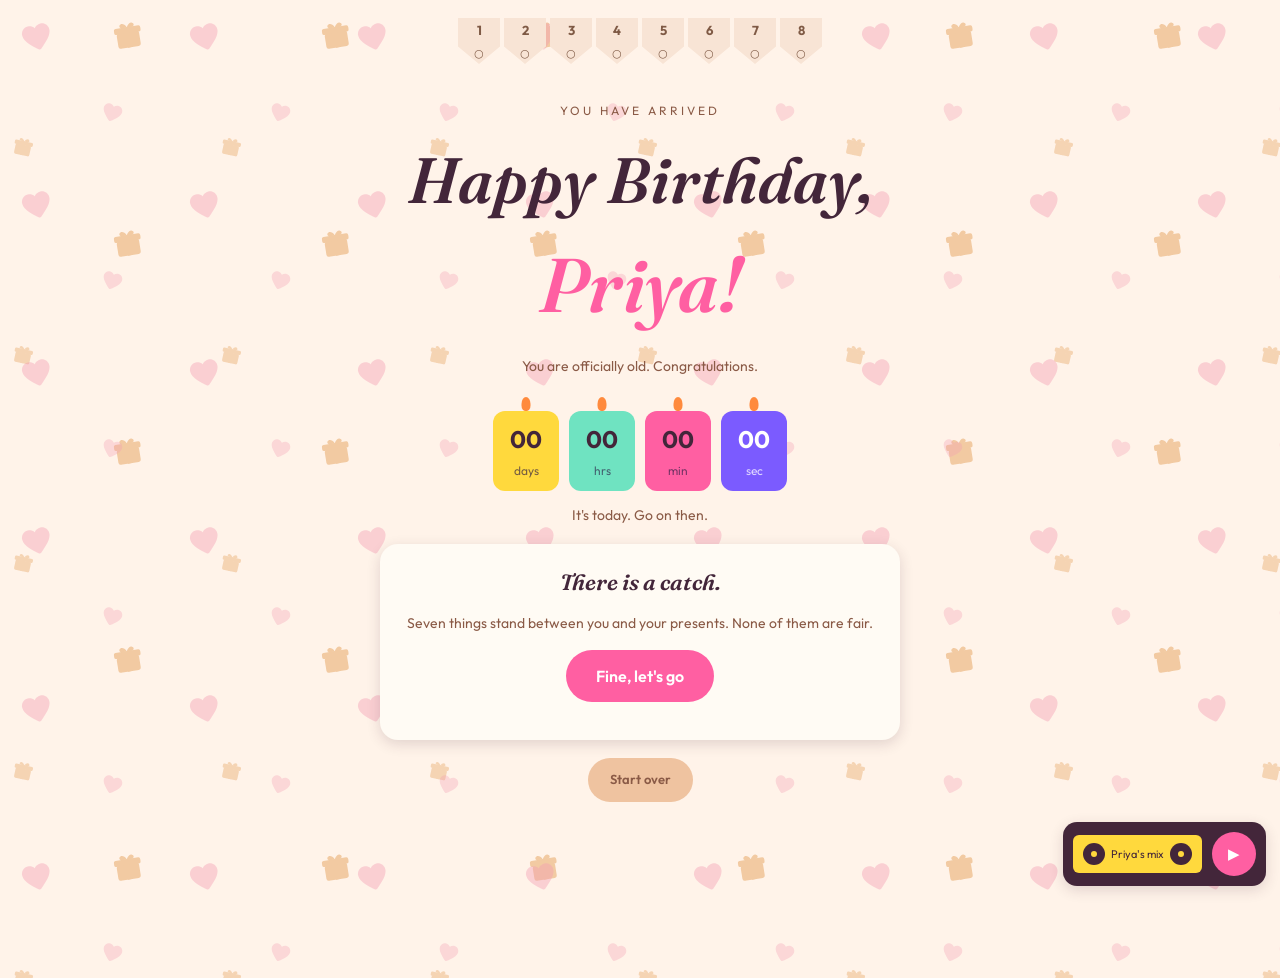
==== index.html @ 453010af "Birthday site: seven gates, warm theme, mobile-ready A static birthday site. Each gate is a game tha" ====
<!doctype html>
<html lang="en">
<head>
<meta charset="utf-8">
<meta name="viewport" content="width=device-width,initial-scale=1">
<title>Happy Birthday</title>
<link rel="preconnect" href="https://fonts.gstatic.com" crossorigin>
<link href="https://fonts.googleapis.com/css2?family=Fraunces:ital,wght@1,600&family=Outfit:wght@400;600&display=swap" rel="stylesheet">
<link rel="stylesheet" href="assets/style.css">
</head>
<body>
<nav id="flags"></nav>

<main class="wrap">
  <p class="eyebrow">You have arrived</p>
  <h1 style="font-size:clamp(38px,11vw,64px)">Happy Birthday,</h1>
  <h1 id="name" style="font-size:clamp(44px,13vw,76px);color:var(--pink)"></h1>
  <p class="hint">You are officially old. Congratulations.</p>

  <div class="count">
    <div class="unit"><b id="d">00</b><span>days</span></div>
    <div class="unit"><b id="h">00</b><span>hrs</span></div>
    <div class="unit"><b id="m">00</b><span>min</span></div>
    <div class="unit"><b id="s">00</b><span>sec</span></div>
  </div>
  <p class="hint" id="tick"></p>

  <div class="card">
    <h2 style="font-size:22px">There is a catch.</h2>
    <p class="hint" id="toll"></p>
    <p><a class="btn" href="gate1.html">Fine, let's go</a></p>
  </div>

  <p><button class="btn" style="background:var(--soft);color:var(--dim);font-size:13px;padding:12px 22px"
     onclick="Prog.reset();location.reload()">Start over</button></p>
</main>

<script src="assets/app.js"></script>
<script>
document.getElementById("name").textContent = CONFIG.name + "!";
document.title = "Happy Birthday, " + CONFIG.name;

const target = new Date(CONFIG.birthday);
const pad = n => String(n).padStart(2, "0");

setInterval(function tick() {
  const left = target - Date.now();
  if (left <= 0) {
    document.querySelector(".count").hidden = true;
    document.getElementById("tick").textContent = "It's today. Go on then.";
    return;
  }
  const s = Math.floor(left / 1000);
  d.textContent = pad(Math.floor(s / 86400));
  h.textContent = pad(Math.floor(s / 3600) % 24);
  m.textContent = pad(Math.floor(s / 60) % 60);
  document.getElementById("s").textContent = pad(s % 60);
}, 1000);

// The wall isn't a game, so the toll is everything before it.
const WORDS = ["no","One","Two","Three","Four","Five","Six","Seven","Eight","Nine","Ten"];
const games = GATES.length - 1;
document.getElementById("toll").textContent =
  (WORDS[games] || games) + " things stand between you and your presents. "
  + "None of them are fair.";

start();
</script>
</body>
</html>
---- assets/style.css ----
:root{
  --pink:#FF5FA2; --lemon:#FFD93D; --mint:#6FE3C1; --grape:#7B5BFF;
  --ink:#43263A; --paper:#FFFBF4; --bg:#FFF3E9; --soft:#EFC3A0; --dim:#8A5A46;
  --shadow:0 4px 14px rgba(67,38,58,.16);
}
*{box-sizing:border-box}
html,body{margin:0}
html{-webkit-text-size-adjust:100%;text-size-adjust:100%}
body{
  background:var(--bg);
  /* hearts and gifts on two differently-sized tiles, so the two layers drift
     against each other instead of locking into a visible grid */
  background-image:
    url("data:image/svg+xml,%3Csvg%20xmlns='http://www.w3.org/2000/svg'%20width='168'%20height='168'%20viewBox='0%200%20168%20168'%3E%3Cg%20fill='%23F49CB2'%3E%3Cg%20transform='translate(14,22)%20rotate(-14)%20scale(1.55)'%20opacity='0.42'%3E%3Cpath%20d='M12%2021.2c-.5%200-.9-.2-1.2-.5C7.4%2017.6%203%2014%203%209.9%203%207.2%205.1%205%207.8%205c1.7%200%203.2.8%204.2%202.1C13%205.8%2014.5%205%2016.2%205%2018.9%205%2021%207.2%2021%209.9c0%204.1-4.4%207.7-7.8%2010.8-.3.3-.7.5-1.2.5z'/%3E%3C/g%3E%3Cg%20transform='translate(104,96)%20rotate(17)%20scale(1.05)'%20opacity='0.32'%3E%3Cpath%20d='M12%2021.2c-.5%200-.9-.2-1.2-.5C7.4%2017.6%203%2014%203%209.9%203%207.2%205.1%205%207.8%205c1.7%200%203.2.8%204.2%202.1C13%205.8%2014.5%205%2016.2%205%2018.9%205%2021%207.2%2021%209.9c0%204.1-4.4%207.7-7.8%2010.8-.3.3-.7.5-1.2.5z'/%3E%3C/g%3E%3C/g%3E%3C/svg%3E"),
    url("data:image/svg+xml,%3Csvg%20xmlns='http://www.w3.org/2000/svg'%20width='208'%20height='208'%20viewBox='0%200%20208%20208'%3E%3Cg%20fill='%23E39C52'%3E%3Cg%20transform='translate(24,118)%20rotate(-9)%20scale(1.45)'%20opacity='0.48'%3E%3Crect%20x='4.2'%20y='10.5'%20width='15.6'%20height='10.5'%20rx='1.6'/%3E%3Crect%20x='2.8'%20y='6.9'%20width='18.4'%20height='4.2'%20rx='1.3'/%3E%3Crect%20x='10.7'%20y='6.9'%20width='2.6'%20height='14.1'/%3E%3Cpath%20d='M12%207c-1.1-2.1-2.6-3.1-4-2.6-1.3.5-1.3%202.1%200%202.6.9.3%202.4.3%204%200z'/%3E%3Cpath%20d='M12%207c1.1-2.1%202.6-3.1%204-2.6%201.3.5%201.3%202.1%200%202.6-.9.3-2.4.3-4%200z'/%3E%3C/g%3E%3Cg%20transform='translate(138,22)%20rotate(12)%20scale(1.0)'%20opacity='0.36'%3E%3Crect%20x='4.2'%20y='10.5'%20width='15.6'%20height='10.5'%20rx='1.6'/%3E%3Crect%20x='2.8'%20y='6.9'%20width='18.4'%20height='4.2'%20rx='1.3'/%3E%3Crect%20x='10.7'%20y='6.9'%20width='2.6'%20height='14.1'/%3E%3Cpath%20d='M12%207c-1.1-2.1-2.6-3.1-4-2.6-1.3.5-1.3%202.1%200%202.6.9.3%202.4.3%204%200z'/%3E%3Cpath%20d='M12%207c1.1-2.1%202.6-3.1%204-2.6%201.3.5%201.3%202.1%200%202.6-.9.3-2.4.3-4%200z'/%3E%3C/g%3E%3C/g%3E%3C/svg%3E");
  background-size:168px 168px, 208px 208px;
  background-position:0 0, 84px 110px;
  color:var(--ink);
  font:16px/1.5 "Outfit",system-ui,-apple-system,sans-serif;
  padding:0 max(20px,env(safe-area-inset-left)) calc(160px + env(safe-area-inset-bottom));
  padding-right:max(20px,env(safe-area-inset-right));
  overscroll-behavior:none;
  -webkit-tap-highlight-color:transparent;
}
h1,h2,.serif{font-family:"Fraunces",Georgia,serif;font-style:italic;font-weight:600;margin:0}
.eyebrow{font-size:12px;letter-spacing:3px;color:var(--dim);text-transform:uppercase}
.hint{color:var(--dim);font-size:14px}
.wrap{max-width:520px;margin:0 auto;text-align:center}

/* bunting nav */
#flags{display:flex;flex-wrap:wrap;justify-content:center;gap:4px;padding:18px 0 26px}
#flags a{text-decoration:none}
.flag{
  display:grid;place-items:center;width:min(42px,9vw);height:46px;font-size:11px;color:var(--ink);
  clip-path:polygon(0 0,100% 0,100% 62%,50% 100%,0 62%);background:var(--soft);
}
.flag b{display:block;font-size:13px}
.flag.done{background:var(--mint)}
.flag.here{background:var(--lemon)}
.flag.locked{background:#F8E4D5;color:#7F5A45}

/* generic card + button */
.card{background:var(--paper);border-radius:18px;box-shadow:var(--shadow);padding:22px;margin:18px 0}
.btn{
  display:inline-block;background:var(--pink);color:#fff;border:0;border-radius:999px;
  padding:14px 30px;font:inherit;font-weight:600;text-decoration:none;cursor:pointer;
  min-height:44px;touch-action:manipulation;
}
.btn:active{transform:translateY(1px)}
:focus-visible{outline:3px solid var(--grape);outline-offset:3px}

/* cleared banner */
#cleared{background:var(--grape);color:var(--paper);border-radius:16px;padding:20px;margin-top:24px}
#cleared .btn{background:var(--lemon);color:var(--ink);margin-top:12px}

/* countdown */
.count{display:flex;justify-content:center;gap:10px;margin:34px 0 8px}
.unit{width:66px;padding:10px 0;border-radius:12px;position:relative}
.unit b{display:block;font-size:24px}
.unit span{font-size:12px;color:rgba(43,27,68,.65)}
.unit:nth-child(1){background:var(--lemon)} .unit:nth-child(2){background:var(--mint)}
.unit:nth-child(3){background:var(--pink)}  .unit:nth-child(4){background:var(--grape);color:#fff}
.unit:nth-child(4) span{color:rgba(255,255,255,.75)}
.unit::before{content:"";position:absolute;top:-14px;left:50%;translate:-50% 0;
  width:9px;height:14px;background:#FF8A3D;border-radius:50% 50% 40% 40%;animation:flick 1.1s infinite alternate}
@keyframes flick{to{transform:scaleY(.75) rotate(4deg)}}

/* gate 1 candles */
.cake{position:relative;width:220px;height:110px;margin:80px auto 0;background:var(--pink);border-radius:12px}
.cake::before{content:"";position:absolute;inset:0 0 auto;height:22px;background:var(--paper);opacity:.55;border-radius:12px 12px 40% 40%}
.candle{position:absolute;bottom:100%;width:10px;height:46px;background:var(--lemon);border-radius:4px;border:0;padding:0;cursor:pointer}
.candle::before{content:"";position:absolute;inset:-12px -16px -10px;border-radius:8px}
.candle::after{content:"";position:absolute;top:-20px;left:50%;translate:-50% 0;width:12px;height:18px;
  background:#FF8A3D;border-radius:50% 50% 40% 40%;transition:opacity .2s;animation:flick 1s infinite alternate}
.candle.out::after{opacity:0}
.candle.relit{animation:pop .4s}
@keyframes pop{50%{transform:scale(1.3)}}

/* gate 2 balloons */
.sky{position:relative;height:340px;margin-top:20px}
.balloon{position:absolute;width:52px;height:64px;border-radius:50% 50% 46% 46%;border:0;cursor:pointer;
  color:#fff;font-weight:700;font-size:20px;transition:left .35s,top .35s,transform .2s;animation:bob 3s infinite alternate}
@keyframes bob{to{translate:0 -8px}}
.balloon.gone{transform:scale(0);pointer-events:none}
.spelled{font-size:26px;letter-spacing:8px;font-weight:700;margin-top:6px;min-height:34px}

/* gate 3 scratch */
.gift{position:relative;width:min(320px,80vw);aspect-ratio:1;margin:20px auto;border-radius:14px;overflow:hidden;box-shadow:var(--shadow);background:var(--soft)}
.gift img{width:100%;height:100%;object-fit:cover;display:block}
.gift canvas{position:absolute;inset:0;width:100%;height:100%;touch-action:none;cursor:grab}

/* gate 4 quiz */
.answers{position:relative;height:300px;margin-top:20px}
.ans{position:absolute;border:0;border-radius:16px;font:inherit;font-weight:600;cursor:pointer;
  background:var(--soft);color:var(--dim);transition:all .3s ease}
.ans.right{background:var(--pink);color:#fff;left:50%;translate:-50% 0;top:0}

/* the mercy button every new game offers if she stalls */
.give-up{
  display:block;margin:14px auto 0;background:none;border:0;color:var(--dim);
  font:inherit;font-size:13px;text-decoration:underline;cursor:pointer;
}

/* memory match */
.memory-grid{display:grid;grid-template-columns:repeat(4,1fr);gap:10px;max-width:340px;margin:22px auto 0}
.card-tile{
  aspect-ratio:3/4;border:0;border-radius:12px;background:var(--grape);cursor:pointer;
  display:grid;place-items:center;font-size:clamp(22px,7vw,30px);padding:0;
  box-shadow:var(--shadow);transition:background .2s,transform .2s;
}
.card-tile .face{opacity:0;transition:opacity .15s}
.card-tile.up{background:var(--paper)}
.card-tile.up .face{opacity:1}
.card-tile.done{background:var(--mint)}
.card-tile:disabled{cursor:default}

/* catch the presents */
.catch-stage{
  display:block;width:min(320px,86vw,58vh);height:auto;aspect-ratio:320/380;margin:20px auto 0;
  background:var(--paper);border-radius:16px;box-shadow:var(--shadow);touch-action:none;cursor:none;
}

/* the lock */
.pin-dots{display:flex;justify-content:center;gap:14px;margin:26px 0 18px;min-height:20px}
.pin-dots.wrong{animation:shake .4s}
.dot{width:16px;height:16px;border-radius:50%;background:var(--soft);transition:background .15s}
.dot.filled{background:var(--pink)}
@keyframes shake{20%{translate:-9px 0}45%{translate:8px 0}70%{translate:-5px 0}}
.keypad{display:grid;grid-template-columns:repeat(3,1fr);gap:10px;max-width:270px;margin:0 auto}
.key{
  aspect-ratio:1.5;border:0;border-radius:14px;background:var(--paper);color:var(--ink);
  font:inherit;font-size:22px;font-weight:600;cursor:pointer;box-shadow:var(--shadow);
}
.key-alt{background:var(--soft);color:var(--dim);font-size:18px}
.key:active{transform:translateY(1px)}
.key,.card-tile,.balloon,.ans,.candle,.tape-btn{touch-action:manipulation}
.key:disabled{opacity:.5;cursor:default}

/* wall */
.grid{display:grid;grid-template-columns:repeat(auto-fill,minmax(150px,1fr));gap:14px}
.polaroid{background:#fff;padding:10px 10px 0;border-radius:4px;box-shadow:var(--shadow)}
.polaroid img{width:100%;aspect-ratio:1;object-fit:cover;display:block;background:var(--soft)}
.polaroid figcaption{font-family:"Fraunces",Georgia,serif;font-style:italic;font-size:13px;padding:10px 2px}
.polaroid:nth-child(odd){rotate:-2deg} .polaroid:nth-child(even){rotate:1.5deg}
.notes{display:grid;grid-template-columns:repeat(auto-fill,minmax(150px,1fr));gap:16px;margin-top:14px}
.note{padding:16px;min-height:150px;box-shadow:var(--shadow);font-family:"Fraunces",Georgia,serif;font-size:15px;text-align:left}
.note b{display:block;margin-top:12px;font-size:12px;font-family:"Outfit",sans-serif;opacity:.6}
.note:nth-child(4n+1){background:var(--lemon);rotate:-2deg}
.note:nth-child(4n+2){background:var(--mint);rotate:1.5deg}
.note:nth-child(4n+3){background:var(--pink);rotate:-1deg;color:#fff}
.note:nth-child(4n+4){background:var(--grape);rotate:2deg;color:#fff}

/* cassette */
.cassette{position:fixed;display:flex;align-items:center;gap:10px;
  right:calc(14px + env(safe-area-inset-right));
  bottom:calc(14px + env(safe-area-inset-bottom));
  background:var(--ink);border-radius:14px;padding:10px;box-shadow:var(--shadow);z-index:5}
.tape{display:flex;align-items:center;gap:6px;background:var(--lemon);border-radius:6px;padding:8px 10px}
.tape-label{font-size:11px;color:var(--ink);max-width:80px;overflow:hidden;white-space:nowrap}
.reel{width:22px;height:22px;border-radius:50%;background:var(--ink);position:relative}
.reel::after{content:"";position:absolute;inset:8px;border-radius:50%;background:var(--lemon)}
.cassette.playing .reel{animation:spin 1.6s linear infinite}
@keyframes spin{to{rotate:360deg}}
.tape-btn{width:44px;height:44px;border:0;border-radius:50%;background:var(--pink);color:#fff;font-size:15px;cursor:pointer}

.confetti{position:fixed;inset:0;pointer-events:none;z-index:9}

/* phones: the tape deck collapses to just its button, so it stops covering the
   game underneath it. The play/pause glyph still carries the state. */
@media (max-width:480px),(max-height:480px){
  .cassette{background:none;box-shadow:none;padding:0;gap:0}
  .cassette .tape{display:none}
  .tape-btn{box-shadow:var(--shadow)}
  .memory-grid{gap:8px}
  .keypad{gap:8px}
}

/* landscape phones are very short - give the tall game stages room to breathe */
@media (max-height:480px) and (orientation:landscape){
  body{padding-bottom:110px}
  .sky{height:min(340px,74vh)}
  .answers{height:min(300px,70vh)}
  .cake{margin-top:60px}
}

@media (prefers-reduced-motion:reduce){*{animation:none!important;transition:none!important}}
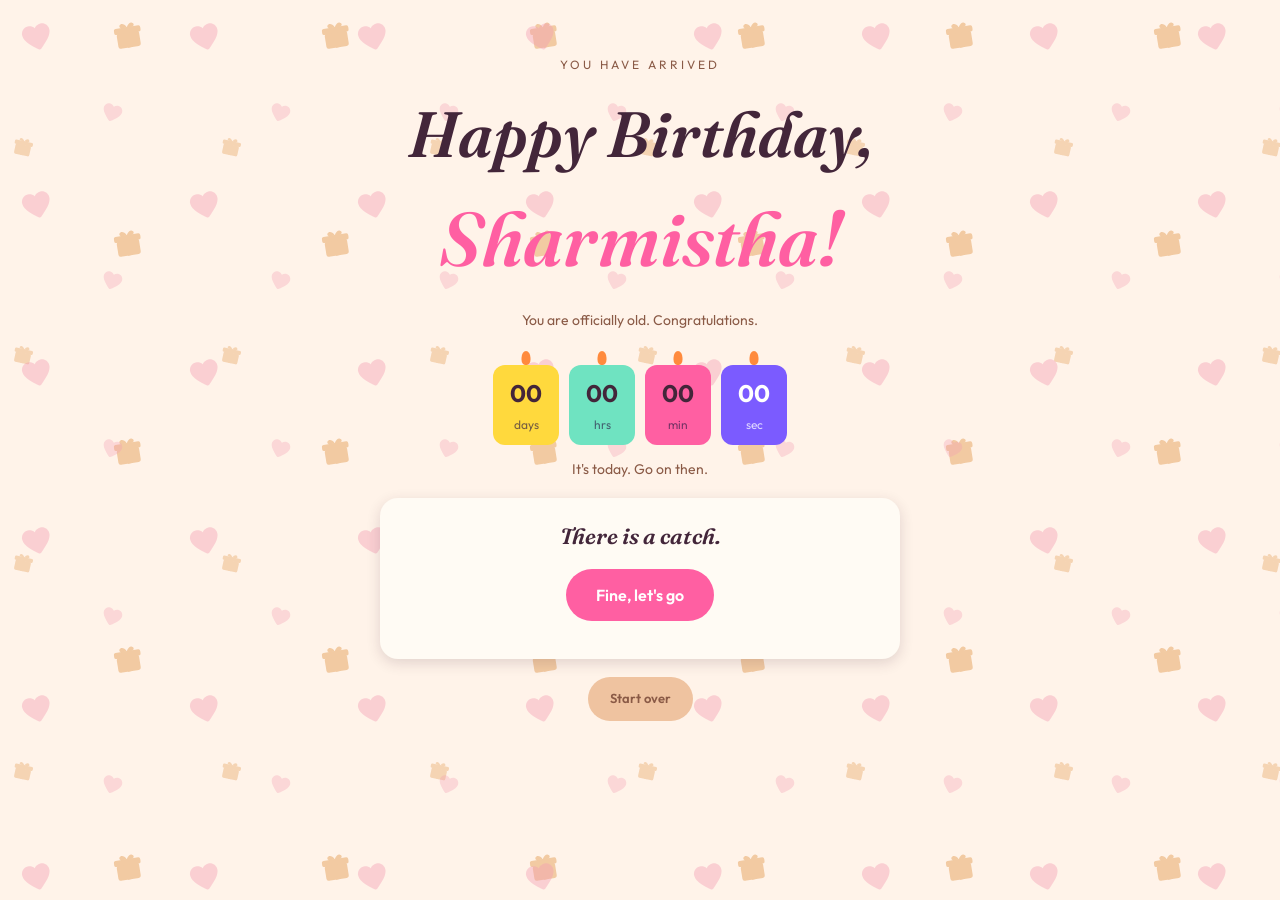
==== commit b1dffdd5: "Keep the gates shut until the birthday; correct the spelling Sharmistha, not Sharmitha.  Nothing ope" ====
--- a/index.html
+++ b/index.html
@@ -28,7 +28,8 @@
   <div class="card">
     <h2 style="font-size:22px">There is a catch.</h2>
     <p class="hint" id="toll"></p>
-    <p><a class="btn" href="gate1.html">Fine, let's go</a></p>
+    <p><a class="btn" id="go" href="gate1.html">Fine, let's go</a></p>
+    <p class="hint" id="lockNote"></p>
   </div>
 
   <p><button class="btn" style="background:var(--soft);color:var(--dim);font-size:13px;padding:12px 22px"
@@ -43,11 +44,33 @@
 const target = new Date(CONFIG.birthday);
 const pad = n => String(n).padStart(2, "0");
 
-setInterval(function tick() {
+// Shows the gates as shut until midnight, then opens them in place - she
+// should not have to reload the page at the moment it turns.
+function paintLock() {
+  const go = document.getElementById("go");
+  const note = document.getElementById("lockNote");
+  if (unlocked()) {
+    go.classList.remove("locked");
+    go.removeAttribute("aria-disabled");
+    go.setAttribute("href", "gate1.html");
+    go.textContent = "Fine, let's go";
+    note.textContent = "";
+  } else {
+    go.classList.add("locked");
+    go.setAttribute("aria-disabled", "true");
+    go.removeAttribute("href");          // nothing to click, not even by keyboard
+    go.textContent = "Locked until tomorrow";
+    note.textContent = "None of it opens until it is actually your birthday.";
+  }
+}
+
+function tick() {
   const left = target - Date.now();
   if (left <= 0) {
     document.querySelector(".count").hidden = true;
     document.getElementById("tick").textContent = "It's today. Go on then.";
+    paintLock();                          // the gates open without a reload
+    clearInterval(clock);
     return;
   }
   const s = Math.floor(left / 1000);
@@ -55,7 +78,13 @@
   h.textContent = pad(Math.floor(s / 3600) % 24);
   m.textContent = pad(Math.floor(s / 60) % 60);
   document.getElementById("s").textContent = pad(s % 60);
-}, 1000);
+}
+
+// Run it once up front - setInterval alone leaves the clock reading 00:00:00:00
+// for the first second, which next to "Locked until tomorrow" looks like the
+// countdown has already finished.
+tick();
+const clock = setInterval(tick, 1000);
 
 // The wall isn't a game, so the toll is everything before it.
 const WORDS = ["no","One","Two","Three","Four","Five","Six","Seven","Eight","Nine","Ten"];
@@ -64,6 +93,7 @@
   (WORDS[games] || games) + " things stand between you and your presents. "
   + "None of them are fair.";
 
+paintLock();
 start();
 </script>
 </body>
--- a/assets/style.css
+++ b/assets/style.css
@@ -47,6 +47,8 @@
   min-height:44px;touch-action:manipulation;
 }
 .btn:active{transform:translateY(1px)}
+.btn.locked{background:var(--soft);color:var(--dim);cursor:default;pointer-events:none}
+.btn.locked:active{transform:none}
 :focus-visible{outline:3px solid var(--grape);outline-offset:3px}
 
 /* cleared banner */
@@ -82,7 +84,7 @@
   color:#fff;font-weight:700;font-size:20px;transition:left .35s,top .35s,transform .2s;animation:bob 3s infinite alternate}
 @keyframes bob{to{translate:0 -8px}}
 .balloon.gone{transform:scale(0);pointer-events:none}
-.spelled{font-size:26px;letter-spacing:8px;font-weight:700;margin-top:6px;min-height:34px}
+.spelled{font-size:clamp(17px,5.6vw,26px);letter-spacing:clamp(2px,1.5vw,8px);font-weight:700;margin-top:6px;min-height:34px}
 
 /* gate 3 scratch */
 .gift{position:relative;width:min(320px,80vw);aspect-ratio:1;margin:20px auto;border-radius:14px;overflow:hidden;box-shadow:var(--shadow);background:var(--soft)}
@@ -178,7 +180,6 @@
 /* landscape phones are very short - give the tall game stages room to breathe */
 @media (max-height:480px) and (orientation:landscape){
   body{padding-bottom:110px}
-  .sky{height:min(340px,74vh)}
   .answers{height:min(300px,70vh)}
   .cake{margin-top:60px}
 }
